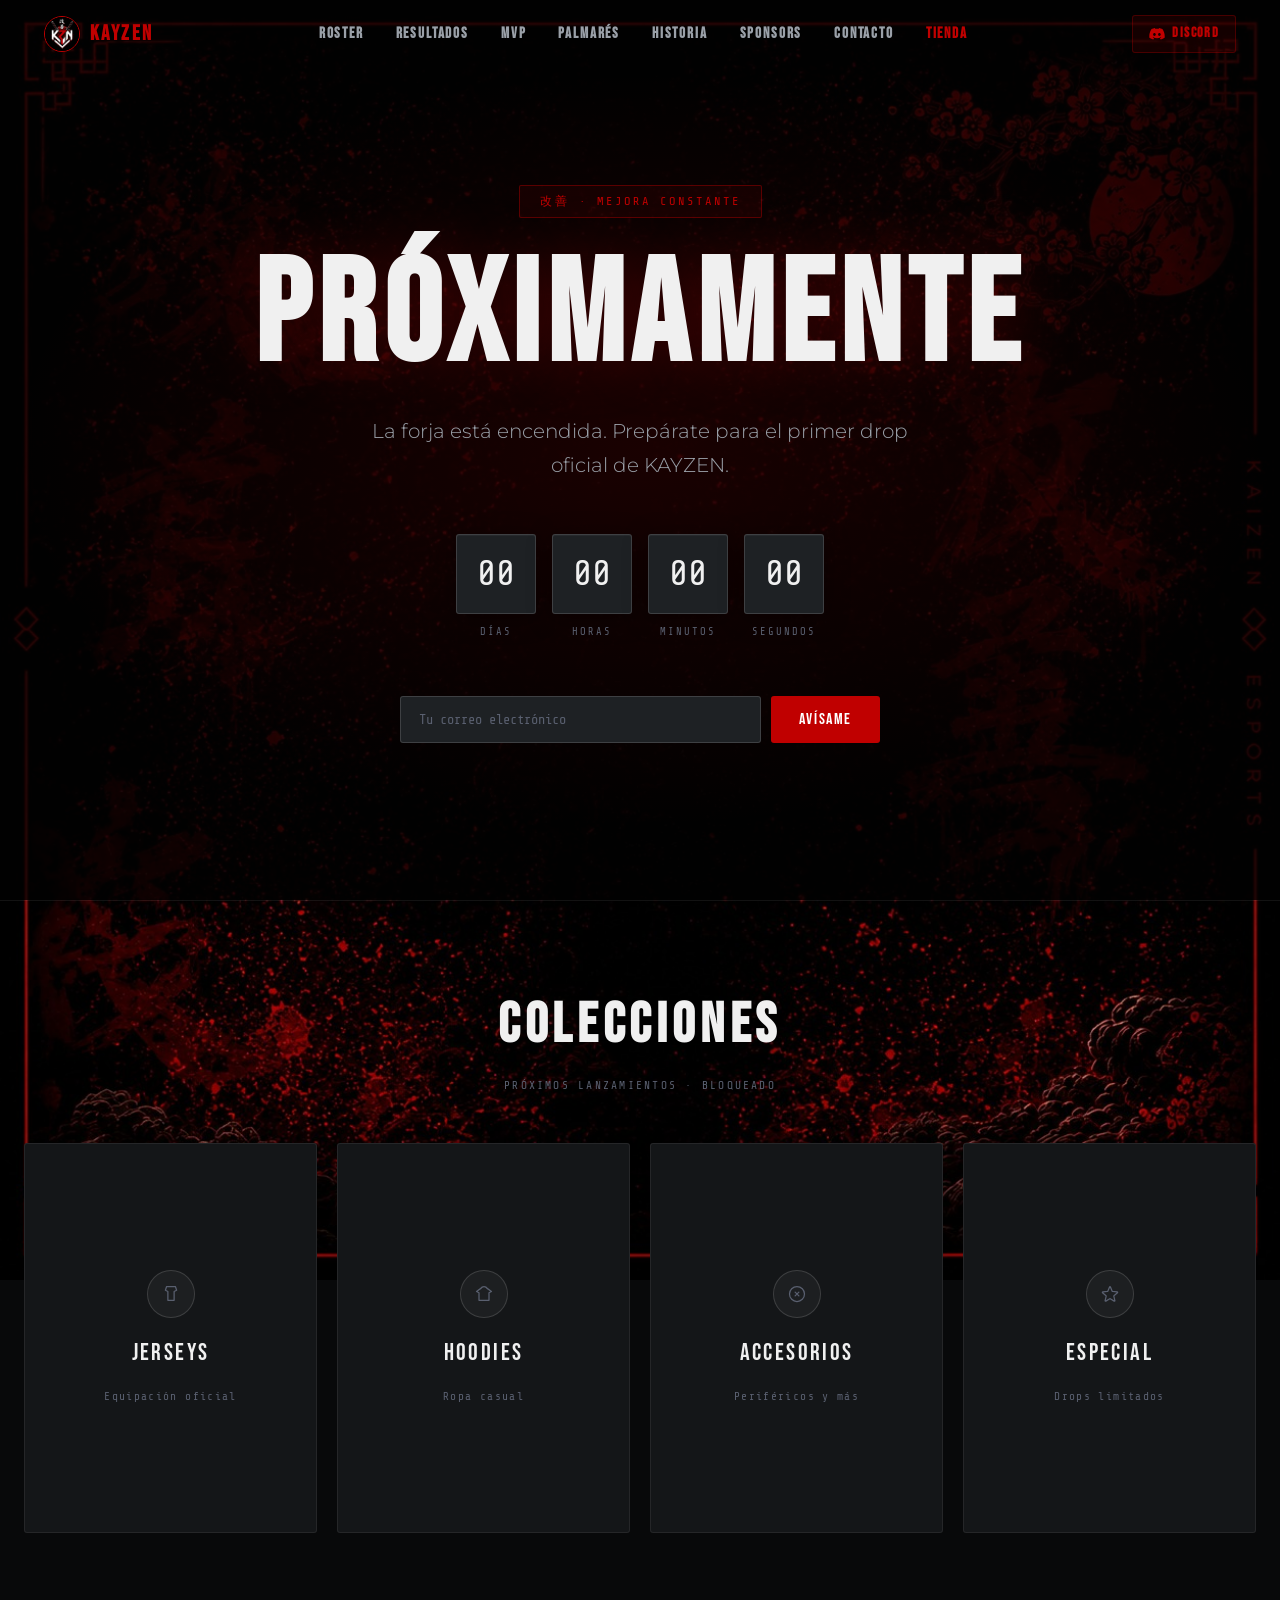
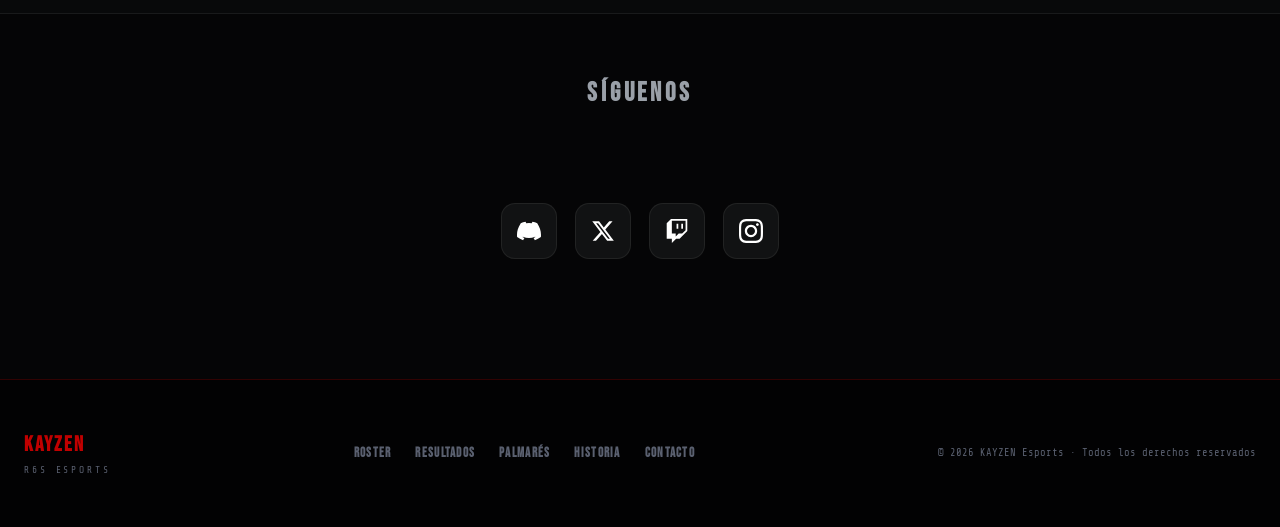
==== tienda.html @ a0101de9 "Add files via upload" ====
<!DOCTYPE html>
<html lang="es">
<head>
<meta charset="UTF-8"/>
<meta name="viewport" content="width=device-width, initial-scale=1.0"/>
<meta name="description" content="KAYZEN Tienda — Próximamente. Equipación oficial del equipo."/>
<title>KAYZEN — Tienda</title>
<link rel="icon" type="image/png" href="Logos/logo.png"/>
<link rel="stylesheet" href="styles.css"/>
<link rel="preconnect" href="https://fonts.googleapis.com">
<link href="https://fonts.googleapis.com/css2?family=Bebas+Neue&family=Montserrat:wght@300;400;500;600;700;900&family=Share+Tech+Mono&display=swap" rel="stylesheet">
<style>
/* ── TIENDA — estilos específicos ── */

/* Hero coming soon */
.tienda-hero {
  min-height: 100vh;
  display: flex;
  align-items: center;
  justify-content: center;
  text-align: center;
  padding: calc(var(--nav-h) + 40px) 24px 80px;
  position: relative;
  overflow: hidden;
}
.tienda-hero::before {
  content: '';
  position: absolute;
  inset: 0;
  background: radial-gradient(ellipse 70% 60% at 50% 50%, rgba(192,0,0,0.13), transparent 70%);
  pointer-events: none;
}
.tienda-hero-inner {
  position: relative;
  z-index: 2;
  max-width: 860px;
  margin: 0 auto;
}
.tienda-badge {
  display: inline-block;
  border: 1px solid rgba(192,0,0,0.4);
  background: rgba(192,0,0,0.08);
  color: var(--accent);
  padding: 6px 20px;
  font-family: var(--font-mono);
  font-size: 0.75rem;
  letter-spacing: 0.25em;
  margin-bottom: 28px;
  border-radius: 2px;
}
.tienda-title {
  font-family: var(--font-title);
  font-size: clamp(4rem, 12vw, 9rem);
  color: var(--text);
  letter-spacing: 0.05em;
  line-height: 1;
  margin-bottom: 24px;
  text-shadow: 0 0 60px rgba(192,0,0,0.25);
}
.tienda-sub {
  font-family: var(--font-body);
  font-size: clamp(1rem, 2vw, 1.25rem);
  color: var(--text2);
  font-weight: 300;
  max-width: 560px;
  margin: 0 auto 52px;
  line-height: 1.7;
}

/* Countdown */
.countdown {
  display: flex;
  justify-content: center;
  gap: 16px;
  margin-bottom: 56px;
  flex-wrap: wrap;
}
.cd-box {
  display: flex;
  flex-direction: column;
  align-items: center;
  gap: 10px;
}
.cd-num {
  width: 80px;
  height: 80px;
  background: var(--surface);
  border: 1px solid var(--border2);
  display: flex;
  align-items: center;
  justify-content: center;
  font-family: var(--font-mono);
  font-size: 2.2rem;
  color: var(--text);
  border-radius: var(--rad);
  box-shadow: 0 4px 24px rgba(0,0,0,0.4), inset 0 1px 0 rgba(255,255,255,0.04);
  transition: box-shadow 0.3s;
}
.cd-num:hover { box-shadow: 0 4px 24px rgba(192,0,0,0.2); }
.cd-label {
  font-family: var(--font-mono);
  font-size: 0.65rem;
  letter-spacing: 0.2em;
  color: var(--text3);
  text-transform: uppercase;
}

/* Email signup */
.tienda-form {
  display: flex;
  gap: 10px;
  max-width: 480px;
  margin: 0 auto;
  flex-wrap: wrap;
  justify-content: center;
}
.tienda-form input[type="email"] {
  flex: 1;
  min-width: 220px;
  background: var(--surface);
  border: 1px solid var(--border2);
  color: var(--text);
  padding: 14px 18px;
  font-family: var(--font-mono);
  font-size: 0.85rem;
  border-radius: var(--rad);
  outline: none;
  transition: border-color var(--tr);
}
.tienda-form input[type="email"]:focus { border-color: var(--accent); }
.tienda-form input[type="email"]::placeholder { color: var(--text3); }
.tienda-form button {
  background: var(--accent);
  color: #fff;
  border: none;
  padding: 14px 28px;
  font-family: var(--font-title);
  font-size: 1rem;
  letter-spacing: 0.1em;
  border-radius: var(--rad);
  transition: background var(--tr), transform var(--tr);
  cursor: pointer;
}
.tienda-form button:hover { background: var(--accent2); transform: translateY(-1px); }
.form-success {
  display: none;
  background: rgba(192,0,0,0.1);
  border: 1px solid rgba(192,0,0,0.35);
  color: var(--text);
  padding: 14px 24px;
  font-family: var(--font-mono);
  font-size: 0.85rem;
  border-radius: var(--rad);
  max-width: 480px;
  margin: 0 auto;
  letter-spacing: 0.05em;
}

/* Categories / colecciones */
.tienda-colecciones {
  padding: 80px 24px;
  background: rgba(14,16,18,0.8);
  border-top: 1px solid var(--border);
  border-bottom: 1px solid var(--border);
}
.tienda-colecciones .section-label {
  text-align: center;
  margin-bottom: 48px;
}
.tienda-colecciones h2 {
  font-family: var(--font-title);
  font-size: clamp(2rem, 5vw, 3.5rem);
  color: var(--text);
  letter-spacing: 0.1em;
  text-align: center;
  margin-bottom: 6px;
}
.tienda-colecciones .section-sub {
  font-family: var(--font-mono);
  font-size: 0.7rem;
  color: var(--text3);
  letter-spacing: 0.2em;
  text-align: center;
  margin-bottom: 48px;
}
.colecciones-grid {
  display: grid;
  grid-template-columns: repeat(auto-fit, minmax(220px, 1fr));
  gap: 20px;
  max-width: var(--max-w);
  margin: 0 auto;
}
.col-card {
  aspect-ratio: 3/4;
  background: var(--bg3);
  border: 1px solid var(--border);
  border-radius: var(--rad);
  display: flex;
  flex-direction: column;
  align-items: center;
  justify-content: center;
  gap: 16px;
  cursor: not-allowed;
  position: relative;
  overflow: hidden;
  transition: border-color var(--tr), box-shadow var(--tr);
}
.col-card::before {
  content: '';
  position: absolute;
  inset: 0;
  background: radial-gradient(ellipse at 50% 80%, rgba(192,0,0,0.06), transparent 70%);
  transition: opacity var(--tr);
  opacity: 0;
}
.col-card:hover { border-color: rgba(192,0,0,0.3); box-shadow: 0 0 30px rgba(192,0,0,0.08); }
.col-card:hover::before { opacity: 1; }
.col-icon {
  width: 48px;
  height: 48px;
  background: rgba(255,255,255,0.04);
  border: 1px solid var(--border2);
  border-radius: 50%;
  display: flex;
  align-items: center;
  justify-content: center;
  transition: border-color var(--tr);
}
.col-card:hover .col-icon { border-color: rgba(192,0,0,0.4); }
.col-icon svg { width: 20px; height: 20px; stroke: var(--text3); fill: none; transition: stroke var(--tr); }
.col-card:hover .col-icon svg { stroke: var(--accent); }
.col-name {
  font-family: var(--font-title);
  font-size: 1.5rem;
  color: var(--text);
  letter-spacing: 0.1em;
  text-align: center;
}
.col-desc {
  font-family: var(--font-mono);
  font-size: 0.7rem;
  color: var(--text3);
  letter-spacing: 0.12em;
  text-align: center;
}
/* TODO: cuando añadas productos reales, reemplaza cada .col-card por un componente de
   producto que reciba: nombre, precio, imagen, categoría, stock.
   Estructura sugerida:
   <div class="product-card">
     <div class="product-img"><img src="..." alt="..."></div>
     <div class="product-info">
       <span class="product-name">...</span>
       <span class="product-price">XX.XX €</span>
       <button class="product-btn">Añadir al carrito</button>
     </div>
   </div>
*/

/* Socials en tienda */
.tienda-socials {
  padding: 60px 24px;
  text-align: center;
}
.tienda-socials h3 {
  font-family: var(--font-title);
  font-size: 1.6rem;
  color: var(--text2);
  letter-spacing: 0.15em;
  margin-bottom: 28px;
}

/* Nav link activo — tienda */
.nav-links a.active-page {
  color: var(--accent);
}
</style>
</head>
<body>

<!-- NAV -->
<nav id="navbar">
<div class="nav-inner">
<a href="index.html" class="nav-logo">
  <div class="nav-logo-img">
    <img src="Logos/logo.png" alt="" onerror="this.style.display='none';this.nextElementSibling.style.display='block'">
    <span class="logo-fallback">⚔️</span>
  </div>
  <span class="nav-logo-text">KAYZEN</span>
</a>
<div class="nav-links">
  <a href="index.html#roster">Roster</a>
  <a href="index.html#results">Resultados</a>
  <a href="index.html#mvp">MVP</a>
  <a href="index.html#achievements">Palmarés</a>
  <a href="index.html#about">Historia</a>
  <a href="index.html#sponsors">Sponsors</a>
  <a href="index.html#contact">Contacto</a>
  <a href="tienda.html" class="active-page">Tienda</a>
</div>
<a href="https://discord.gg/kayzen" target="_blank" rel="noopener noreferrer" class="nav-cta">
  <svg width="16" height="12" viewBox="0 0 18 14" fill="currentColor"><path d="M15.25 1.18A14.89 14.89 0 0011.5 0a.06.06 0 00-.06.03c-.16.28-.34.65-.47.94a13.76 13.76 0 00-4 0 9.6 9.6 0 00-.47-.94A.06.06 0 006.44 0a14.85 14.85 0 00-3.75 1.18C.37 4.6-.23 7.93.07 11.22a.07.07 0 00.03.05A14.94 14.94 0 004.6 13.5a.06.06 0 00.07-.02c.35-.47.66-.96.93-1.48a.06.06 0 00-.04-.09 9.82 9.82 0 01-1.4-.66.06.06 0 010-.1l.28-.22a.06.06 0 01.06 0 10.66 10.66 0 009 0 .06.06 0 01.06 0l.28.22a.06.06 0 010 .1 9.2 9.2 0 01-1.4.66.06.06 0 00-.03.09c.28.52.59 1 .93 1.48a.06.06 0 00.07.02 14.9 14.9 0 004.5-2.23.06.06 0 00.03-.05c.37-3.77-.62-7.06-2.63-9.97zM6.01 9.19c-.86 0-1.57-.78-1.57-1.74s.7-1.74 1.57-1.74c.88 0 1.58.79 1.57 1.74 0 .96-.7 1.74-1.57 1.74zm5.8 0c-.87 0-1.57-.78-1.57-1.74s.7-1.74 1.57-1.74c.88 0 1.58.79 1.57 1.74 0 .96-.69 1.74-1.57 1.74z"/></svg>
  Discord
</a>
<button class="hamburger" id="hamburger" onclick="toggleMenu()">
  <span></span><span></span><span></span>
</button>
</div>
<div class="nav-mobile" id="nav-mobile">
  <a href="index.html#roster" onclick="toggleMenu()">Roster</a>
  <a href="index.html#results" onclick="toggleMenu()">Resultados</a>
  <a href="index.html#achievements" onclick="toggleMenu()">Palmarés</a>
  <a href="index.html#about" onclick="toggleMenu()">Historia</a>
  <a href="index.html#contact" onclick="toggleMenu()">Contacto</a>
  <a href="tienda.html" onclick="toggleMenu()" style="color:var(--accent)">Tienda</a>
</div>
</nav>

<!-- HERO COMING SOON -->
<section class="tienda-hero">
  <div class="tienda-hero-inner">
    <div class="tienda-badge">改善 · MEJORA CONSTANTE</div>
    <h1 class="tienda-title">PRÓXIMAMENTE</h1>
    <p class="tienda-sub">La forja está encendida. Prepárate para el primer drop oficial de KAYZEN.</p>

    <!-- Countdown -->
    <div class="countdown">
      <div class="cd-box">
        <div class="cd-num" id="cd-dias">00</div>
        <div class="cd-label">Días</div>
      </div>
      <div class="cd-box">
        <div class="cd-num" id="cd-horas">00</div>
        <div class="cd-label">Horas</div>
      </div>
      <div class="cd-box">
        <div class="cd-num" id="cd-minutos">00</div>
        <div class="cd-label">Minutos</div>
      </div>
      <div class="cd-box">
        <div class="cd-num" id="cd-segundos">00</div>
        <div class="cd-label">Segundos</div>
      </div>
    </div>

    <!-- Email signup -->
    <form class="tienda-form" id="tienda-form" onsubmit="submitForm(event)">
      <input type="email" id="tienda-email" placeholder="Tu correo electrónico" required />
      <button type="submit">Avísame</button>
    </form>
    <div class="form-success" id="form-success">
      Suscrito correctamente. Te avisaremos cuando la forja se abra.
    </div>
  </div>
</section>

<!-- COLECCIONES (placeholders) -->
<section class="tienda-colecciones">
  <h2>COLECCIONES</h2>
  <p class="section-sub">PRÓXIMOS LANZAMIENTOS · BLOQUEADO</p>

  <div class="colecciones-grid">

    <!-- JERSEYS -->
    <div class="col-card">
      <div class="col-icon">
        <svg viewBox="0 0 24 24" stroke-width="1.5"><path stroke-linecap="round" stroke-linejoin="round" d="M6.75 3h10.5l1.5 4.5-3 1.5v10.5H8.25V9l-3-1.5L6.75 3z"/></svg>
      </div>
      <div class="col-name">JERSEYS</div>
      <div class="col-desc">Equipación oficial</div>
    </div>

    <!-- HOODIES -->
    <div class="col-card">
      <div class="col-icon">
        <svg viewBox="0 0 24 24" stroke-width="1.5"><path stroke-linecap="round" stroke-linejoin="round" d="M12 3c-1.5 0-3 .75-3.75 2.25L3 9l3 1.5v9h12V10.5L21 9l-5.25-3.75C15 3.75 13.5 3 12 3z"/></svg>
      </div>
      <div class="col-name">HOODIES</div>
      <div class="col-desc">Ropa casual</div>
    </div>

    <!-- ACCESORIOS -->
    <div class="col-card">
      <div class="col-icon">
        <svg viewBox="0 0 24 24" stroke-width="1.5"><path stroke-linecap="round" stroke-linejoin="round" d="M9.75 9.75l4.5 4.5m0-4.5l-4.5 4.5M21 12a9 9 0 11-18 0 9 9 0 0118 0z"/></svg>
      </div>
      <div class="col-name">ACCESORIOS</div>
      <div class="col-desc">Periféricos y más</div>
    </div>

    <!-- COLECCIÓN ESPECIAL -->
    <div class="col-card">
      <div class="col-icon">
        <svg viewBox="0 0 24 24" stroke-width="1.5"><path stroke-linecap="round" stroke-linejoin="round" d="M11.48 3.499a.562.562 0 011.04 0l2.125 5.111a.563.563 0 00.475.345l5.518.442c.499.04.701.663.321.988l-4.204 3.602a.563.563 0 00-.182.557l1.285 5.385a.562.562 0 01-.84.61l-4.725-2.885a.563.563 0 00-.586 0L6.982 20.54a.562.562 0 01-.84-.61l1.285-5.386a.562.562 0 00-.182-.557l-4.204-3.602a.563.563 0 01.321-.988l5.518-.442a.563.563 0 00.475-.345L11.48 3.5z"/></svg>
      </div>
      <div class="col-name">ESPECIAL</div>
      <div class="col-desc">Drops limitados</div>
    </div>

  </div>
</section>

<!-- SOCIALS -->
<section class="tienda-socials">
  <h3>SÍGUENOS</h3>
  <div class="neon-socials">
    <a href="https://discord.gg/kayzen" target="_blank" class="social-link discord" title="Discord">
      <svg viewBox="0 0 24 24"><path d="M20.317 4.37a19.791 19.791 0 00-4.885-1.515.074.074 0 00-.079.037c-.21.375-.444.864-.608 1.25a18.27 18.27 0 00-5.487 0 12.64 12.64 0 00-.617-1.25.077.077 0 00-.079-.037A19.736 19.736 0 003.677 4.37a.07.07 0 00-.032.027C.533 9.046-.32 13.58.099 18.057a.082.082 0 00.031.057 19.9 19.9 0 005.993 3.03.078.078 0 00.084-.028c.462-.63.874-1.295 1.226-1.994a.076.076 0 00-.041-.106 13.107 13.107 0 01-1.872-.892.077.077 0 01-.008-.128 10.2 10.2 0 00.372-.292.074.074 0 01.077-.01c3.928 1.793 8.18 1.793 12.062 0a.074.074 0 01.078.01c.12.098.246.198.373.292a.077.077 0 01-.006.127 12.299 12.299 0 01-1.873.892.077.077 0 00-.041.107c.36.698.772 1.362 1.225 1.993a.076.076 0 00.084.028 19.839 19.839 0 006.002-3.03.077.077 0 00.032-.054c.5-5.177-.838-9.674-3.549-13.66a.061.061 0 00-.031-.03z"/></svg>
    </a>
    <a href="https://x.com/kayzen" target="_blank" class="social-link x" title="Twitter / X">
      <svg viewBox="0 0 24 24"><path d="M18.244 2.25h3.308l-7.227 8.26 8.502 11.24H16.17l-5.214-6.817L4.99 21.75H1.68l7.73-8.835L1.254 2.25H8.08l4.713 6.231zm-1.161 17.52h1.833L7.084 4.126H5.117z"/></svg>
    </a>
    <a href="https://twitch.tv/kayzen" target="_blank" class="social-link twitch" title="Twitch">
      <svg viewBox="0 0 24 24"><path d="M11.571 4.714h1.715v5.143H11.57zm4.715 0H18v5.143h-1.714zM6 0L1.714 4.286v15.428h5.143V24l4.286-4.286h3.428L22.286 12V0zm14.571 11.143l-3.428 3.428h-3.429l-3 3v-3H6.857V1.714h13.714z"/></svg>
    </a>
    <a href="https://instagram.com/kayzen" target="_blank" class="social-link insta" title="Instagram">
      <svg viewBox="0 0 24 24"><path d="M12 2.163c3.204 0 3.584.012 4.85.07 3.252.148 4.771 1.691 4.919 4.919.058 1.265.069 1.645.069 4.849 0 3.205-.012 3.584-.069 4.849-.149 3.225-1.664 4.771-4.919 4.919-1.266.058-1.644.07-4.85.07-3.204 0-3.584-.012-4.849-.07-3.26-.149-4.771-1.699-4.919-4.92-.058-1.265-.07-1.644-.07-4.849 0-3.204.013-3.583.07-4.849.149-3.227 1.664-4.771 4.919-4.919 1.266-.057 1.645-.069 4.849-.069zm0-2.163c-3.259 0-3.667.014-4.947.072-4.358.2-6.78 2.618-6.98 6.98-.059 1.281-.073 1.689-.073 4.948 0 3.259.014 3.668.072 4.948.2 4.358 2.618 6.78 6.98 6.98 1.281.058 1.689.072 4.948.072 3.259 0 3.668-.014 4.948-.072 4.354-.2 6.782-2.618 6.979-6.98.059-1.28.073-1.689.073-4.948 0-3.259-.014-3.667-.072-4.947-.196-4.354-2.617-6.78-6.979-6.98-1.281-.059-1.69-.073-4.949-.073zm0 5.838c-3.403 0-6.162 2.759-6.162 6.162s2.759 6.163 6.162 6.163 6.162-2.759 6.162-6.163c0-3.403-2.759-6.162-6.162-6.162zm0 10.162c-2.209 0-4-1.79-4-4 0-2.209 1.791-4 4-4s4 1.791 4 4c0 2.21-1.791 4-4 4zm6.406-11.845c-.796 0-1.441.645-1.441 1.44s.645 1.44 1.441 1.44c.795 0 1.439-.645 1.439-1.44s-.644-1.44-1.439-1.44z"/></svg>
    </a>
  </div>
</section>

<!-- FOOTER -->
<footer id="footer">
  <div class="footer-grid">
    <div class="footer-brand">
      <span class="footer-name">KAYZEN</span>
      <span class="footer-game">R6S ESPORTS</span>
    </div>
    <div class="footer-links">
      <a href="index.html#roster">Roster</a>
      <a href="index.html#results">Resultados</a>
      <a href="index.html#achievements">Palmarés</a>
      <a href="index.html#about">Historia</a>
      <a href="index.html#contact">Contacto</a>
    </div>
    <div class="footer-right">
      <p id="footer-copy"></p>
    </div>
  </div>
</footer>

<script>
// ── Navbar scroll ─────────────────────────────────
window.addEventListener('scroll', () => {
  document.getElementById('navbar').classList.toggle('scrolled', window.scrollY > 20);
});

// ── Mobile menu ───────────────────────────────────
function toggleMenu() {
  const m = document.getElementById('nav-mobile');
  m.classList.toggle('open');
}

// ── Countdown (90 días desde hoy al lanzar la web) ──
// CAMBIA ESTA FECHA cuando quieras ajustar el contador:
const TARGET_DATE = new Date('2026-09-27T00:00:00').getTime();

function updateCountdown() {
  const now = Date.now();
  const distance = TARGET_DATE - now;

  if (distance <= 0) {
    ['cd-dias','cd-horas','cd-minutos','cd-segundos'].forEach(id => {
      document.getElementById(id).textContent = '00';
    });
    return;
  }

  const days    = Math.floor(distance / (1000 * 60 * 60 * 24));
  const hours   = Math.floor((distance % (1000 * 60 * 60 * 24)) / (1000 * 60 * 60));
  const minutes = Math.floor((distance % (1000 * 60 * 60)) / (1000 * 60));
  const seconds = Math.floor((distance % (1000 * 60)) / 1000);

  document.getElementById('cd-dias').textContent    = String(days).padStart(2,'0');
  document.getElementById('cd-horas').textContent   = String(hours).padStart(2,'0');
  document.getElementById('cd-minutos').textContent = String(minutes).padStart(2,'0');
  document.getElementById('cd-segundos').textContent= String(seconds).padStart(2,'0');
}
updateCountdown();
setInterval(updateCountdown, 1000);

// ── Email form ────────────────────────────────────
function submitForm(e) {
  e.preventDefault();
  const email = document.getElementById('tienda-email').value;
  if (!email) return;
  document.getElementById('tienda-form').style.display = 'none';
  document.getElementById('form-success').style.display = 'block';
}

// ── Footer copyright ──────────────────────────────
document.getElementById('footer-copy').textContent =
  `© ${new Date().getFullYear()} KAYZEN Esports · Todos los derechos reservados`;
</script>
</body>
</html>
---- styles.css ----
/* ============================================================
   KAYZEN R6S — STYLES.CSS
   Dark Samurai · Kaizen Philosophy · Esports Premium
   ============================================================ */

@import url('https://fonts.googleapis.com/css2?family=Bebas+Neue&family=Montserrat:wght@300;400;500;600;700;900&family=Share+Tech+Mono&display=swap');

:root {
  /* PALETTE */
  --bg:       #08090a;
  --bg2:      #0e1012;
  --bg3:      #141618;
  --bg4:      #1a1d20;
  --surface:  #1e2124;
  --border:   rgba(255,255,255,0.07);
  --border2:  rgba(255,255,255,0.14);

  --accent:   #C00000;
  --accent2:  #D10000;
  --accent-glow: rgba(192,0,0,0.4);

  --red:      #e84b4b;
  --green:    #4be88a;
  --blue:     #4ba3e8;

  --text:     #f0f0f0;
  --text2:    #9aa0a8;
  --text3:    #5a6070;

  /* FONTS */
  --font-title: 'Bebas Neue', sans-serif;
  --font-body:  'Montserrat', sans-serif;
  --font-mono:  'Share Tech Mono', monospace;

  /* LAYOUT */
  --nav-h: 68px;
  --max-w: 1240px;
  --rad: 3px;
  --tr: 0.22s cubic-bezier(0.4,0,0.2,1);
}

/* ===================== RESET ===================== */
*, *::before, *::after { box-sizing: border-box; margin: 0; padding: 0; }
html { scroll-behavior: smooth; font-size: 16px; }
body {
  background-color: #08090a;
  background-image: url('bg-samurai.png');
  background-attachment: fixed;
  background-size: cover;
  background-position: center top;
  background-repeat: no-repeat;
  color: var(--text);
  font-family: var(--font-body);
  font-weight: 400;
  line-height: 1.6;
  overflow-x: hidden;
}

body::before {
  content: '';
  position: fixed;
  inset: 0;
  background: rgba(5, 4, 4, 0.62);
  z-index: 0;
  pointer-events: none;
}

body > * {
  position: relative;
  z-index: 1;
}
img { max-width: 100%; display: block; }
a { color: inherit; text-decoration: none; }
button { cursor: pointer; font-family: inherit; }

/* Custom scrollbar */
::-webkit-scrollbar { width: 4px; }
::-webkit-scrollbar-track { background: var(--bg); }
::-webkit-scrollbar-thumb { background: var(--accent2); }

.container { max-width: var(--max-w); margin: 0 auto; padding: 0 24px; }

/* ===================== NAV ===================== */
#navbar {
  position: fixed;
  top: 0; left: 0; right: 0;
  z-index: 900;
  transition: background var(--tr), box-shadow var(--tr);
}
#navbar.scrolled {
  background: rgba(5,4,4,0.88);
  backdrop-filter: blur(16px);
  box-shadow: 0 1px 0 rgba(192,0,0,0.2), 0 4px 30px rgba(0,0,0,0.7);
}

.nav-inner {
  max-width: var(--max-w);
  margin: 0 auto;
  padding: 0 24px;
  height: var(--nav-h);
  display: flex;
  align-items: center;
  gap: 2rem;
}

.nav-logo {
  display: flex;
  align-items: center;
  gap: 10px;
  flex-shrink: 0;
}
.nav-logo-img {
  width: 36px; height: 36px;
  border-radius: 50%;
  overflow: hidden;
  border: 1.5px solid var(--accent);
  display: flex; align-items: center; justify-content: center;
  background: var(--bg3);
  flex-shrink: 0;
}
.nav-logo-img img { width: 100%; height: 100%; object-fit: cover; }
.logo-fallback { font-size: 1.2rem; display: none; }
.nav-logo-text {
  font-family: var(--font-title);
  font-size: 1.3rem;
  font-weight: 900;
  letter-spacing: 0.12em;
  color: var(--accent);
}

.nav-links {
  display: flex;
  gap: 2rem;
  flex: 1;
  justify-content: center;
}
.nav-links a {
  font-family: var(--font-title);
  font-size: 0.95rem;
  font-weight: 600;
  letter-spacing: 0.12em;
  color: var(--text2);
  text-transform: uppercase;
  transition: color var(--tr);
  position: relative;
}
.nav-links a::after {
  content: '';
  position: absolute;
  bottom: -4px; left: 0;
  width: 0; height: 1.5px;
  background: var(--accent);
  transition: width var(--tr);
}
.nav-links a:hover { color: var(--text); }
.nav-links a:hover::after { width: 100%; }

.nav-cta {
  display: flex;
  align-items: center;
  gap: 7px;
  background: rgba(192,0,0,0.1);
  border: 1px solid rgba(192,0,0,0.3);
  color: var(--accent);
  padding: 0.45rem 1rem;
  font-family: var(--font-title);
  font-size: 0.85rem;
  font-weight: 700;
  letter-spacing: 0.1em;
  text-transform: uppercase;
  border-radius: var(--rad);
  transition: all var(--tr);
  flex-shrink: 0;
}
.nav-cta:hover {
  background: var(--accent);
  color: #fff;
  border-color: var(--accent);
}

.hamburger {
  display: none;
  flex-direction: column;
  gap: 5px;
  background: none;
  border: none;
  padding: 4px;
  margin-left: auto;
}
.hamburger span {
  display: block;
  width: 22px; height: 2px;
  background: var(--text);
  border-radius: 1px;
  transition: all var(--tr);
}

.nav-mobile {
  display: none;
  flex-direction: column;
  background: rgba(8,9,10,0.98);
  border-top: 1px solid var(--border2);
  padding: 1rem 24px 1.5rem;
}
.nav-mobile a {
  font-family: var(--font-title);
  font-size: 1.1rem;
  font-weight: 700;
  letter-spacing: 0.1em;
  color: var(--text2);
  padding: 0.6rem 0;
  border-bottom: 1px solid var(--border);
  text-transform: uppercase;
}
.nav-mobile.open { display: flex; }

/* ===================== HERO ===================== */
#hero {
  position: relative;
  min-height: 100vh;
  display: flex;
  align-items: center;
  overflow: hidden;
  padding-top: var(--nav-h);
}

#hero-canvas {
  position: absolute;
  inset: 0;
  z-index: 0;
}

.hero-overlay {
  position: absolute;
  inset: 0;
  background:
    radial-gradient(ellipse 70% 80% at 50% 50%, rgba(192,0,0,0.08) 0%, transparent 65%),
    linear-gradient(to bottom, transparent 50%, rgba(5,4,4,0.6) 100%);
  z-index: 1;
}

.hero-content {
  position: relative;
  z-index: 2;
  max-width: var(--max-w);
  width: 100%;
  margin: 0 auto;
  padding: 5rem 24px 10rem;
}

.hero-eyebrow {
  display: flex;
  align-items: center;
  gap: 10px;
  margin-bottom: 1.5rem;
  font-family: var(--font-mono);
  font-size: 0.75rem;
  color: var(--text3);
  letter-spacing: 0.3em;
  text-transform: uppercase;
}
.eyebrow-dot {
  width: 6px; height: 6px;
  border-radius: 50%;
  background: var(--accent);
  box-shadow: 0 0 8px var(--accent-glow);
  animation: dot-pulse 2s ease-in-out infinite;
}
@keyframes dot-pulse {
  0%,100% { box-shadow: 0 0 8px var(--accent-glow); }
  50% { box-shadow: 0 0 16px var(--accent), 0 0 30px var(--accent-glow); }
}

.hero-title {
  font-family: var(--font-title);
  font-weight: 900;
  font-size: clamp(5rem, 14vw, 11rem);
  line-height: 0.9;
  letter-spacing: -0.01em;
  color: var(--text);
  margin-bottom: 1rem;
  position: relative;
}
.hero-title span {
  display: block;
  background: linear-gradient(180deg, #ffffff 40%, rgba(255,255,255,0.5) 100%);
  -webkit-background-clip: text;
  -webkit-text-fill-color: transparent;
  background-clip: text;
}

.hero-tagline {
  font-family: var(--font-title);
  font-size: clamp(1rem, 2.5vw, 1.5rem);
  font-weight: 300;
  font-style: italic;
  color: var(--accent);
  letter-spacing: 0.2em;
  margin-bottom: 2.5rem;
  text-transform: uppercase;
}

.hero-record {
  display: flex;
  align-items: center;
  gap: 0;
  margin-bottom: 3rem;
  border: 1px solid var(--border2);
  background: rgba(5,4,4,0.7);
  backdrop-filter: blur(10px);
  display: inline-flex;
}
.rec-item {
  display: flex;
  flex-direction: column;
  align-items: center;
  padding: 1rem 2rem;
  gap: 0.2rem;
}
.rec-num {
  font-family: var(--font-title);
  font-size: 2rem;
  font-weight: 900;
  color: var(--accent);
  line-height: 1;
}
.rec-label {
  font-family: var(--font-mono);
  font-size: 0.6rem;
  color: var(--text3);
  letter-spacing: 0.25em;
  text-transform: uppercase;
}
.rec-sep {
  width: 1px;
  height: 50px;
  background: var(--border2);
  flex-shrink: 0;
}

.hero-btns {
  display: flex;
  gap: 1rem;
  flex-wrap: wrap;
}

.btn-hero-primary {
  display: inline-flex;
  align-items: center;
  background: var(--accent);
  color: #fff;
  font-family: var(--font-title);
  font-size: 0.9rem;
  font-weight: 800;
  letter-spacing: 0.15em;
  text-transform: uppercase;
  padding: 0.85rem 2.2rem;
  border-radius: var(--rad);
  transition: all var(--tr);
  position: relative;
  overflow: hidden;
}
.btn-hero-primary::after {
  content: '';
  position: absolute;
  inset: 0;
  background: linear-gradient(90deg, transparent, rgba(255,255,255,0.2), transparent);
  transform: translateX(-100%);
  transition: transform 0.5s;
}
.btn-hero-primary:hover::after { transform: translateX(100%); }
.btn-hero-primary:hover { box-shadow: 0 0 30px var(--accent-glow); transform: translateY(-1px); }

.btn-hero-secondary {
  display: inline-flex;
  align-items: center;
  background: transparent;
  color: var(--text);
  border: 1px solid var(--border2);
  font-family: var(--font-title);
  font-size: 0.9rem;
  font-weight: 700;
  letter-spacing: 0.15em;
  text-transform: uppercase;
  padding: 0.85rem 2.2rem;
  border-radius: var(--rad);
  transition: all var(--tr);
}
.btn-hero-secondary:hover {
  border-color: var(--accent);
  color: var(--accent);
}

.hero-scroll-cue {
  position: absolute;
  bottom: 90px;
  left: 24px;
  display: flex;
  align-items: center;
  gap: 12px;
  z-index: 2;
}
.scroll-cue-line {
  width: 1px; height: 50px;
  background: linear-gradient(to bottom, transparent, var(--accent));
  animation: scroll-line 1.8s ease-in-out infinite;
}
@keyframes scroll-line {
  0%,100% { opacity: 0.3; transform: scaleY(1); }
  50% { opacity: 1; transform: scaleY(0.7); }
}
.hero-scroll-cue span {
  font-family: var(--font-mono);
  font-size: 0.6rem;
  color: var(--text3);
  letter-spacing: 0.3em;
  writing-mode: vertical-rl;
}

.hero-ticker-bar {
  position: absolute;
  bottom: 0; left: 0; right: 0;
  background: rgba(192,0,0,0.08);
  border-top: 1px solid rgba(192,0,0,0.2);
  border-bottom: 1px solid rgba(192,0,0,0.2);
  padding: 8px 0;
  overflow: hidden;
  z-index: 10;
  height: 44px;
  display: flex;
  align-items: center;
}
.ticker-inner {
  display: flex;
  align-items: center;
  white-space: nowrap;
  animation: ticker 30s linear infinite;
  font-family: var(--font-mono);
  font-size: 0.72rem;
  color: var(--accent);
  letter-spacing: 0.15em;
}
@keyframes ticker { from { transform: translateX(0); } to { transform: translateX(-50%); } }

/* ===================== SECTIONS ===================== */
section {
  padding: 100px 0;
}
section { background: transparent !important; }
section:nth-child(even) { background: rgba(0,0,0,0.35) !important; }

.section-eyebrow {
  font-family: var(--font-mono);
  font-size: 0.7rem;
  color: var(--accent);
  letter-spacing: 0.35em;
  text-transform: uppercase;
  margin-bottom: 0.6rem;
}

.section-heading {
  font-family: var(--font-title);
  font-size: clamp(2.5rem, 6vw, 4.5rem);
  font-weight: 900;
  letter-spacing: -0.01em;
  line-height: 0.95;
  margin-bottom: 3rem;
  color: var(--text);
}

/* ===================== ROSTER ===================== */
.roster-grid {
  display: grid;
  grid-template-columns: repeat(5, 1fr);
  gap: 16px;
  max-width: 1100px;
  margin: 0 auto;
}
@media (max-width: 1000px) { .roster-grid { grid-template-columns: repeat(3, 1fr); } }
@media (max-width: 600px)  { .roster-grid { grid-template-columns: repeat(2, 1fr); } }

@keyframes card-in {
  from { opacity: 0; transform: translateY(12px); }
  to { opacity: 1; transform: translateY(0); }
}

/* Subsecciones */
.mw-subsection        { margin-top: 60px; text-align: center; }
.mw-subsection-title  {
  font-family: var(--font-mono);
  font-size: 0.68rem; letter-spacing: 5px;
  text-transform: uppercase; color: #666; margin-bottom: 24px;
}
.mw-sub-grid {
  display: flex; justify-content: center;
  gap: 16px; flex-wrap: wrap; max-width: 700px; margin: 0 auto;
}
.mw-sub-grid .mw-player-card { width: 180px; flex-shrink: 0; }

/* Tarjeta jugador */
.mw-player-card {
  background: rgba(255,255,255,0.03);
  border: 1px solid rgba(192,0,0,0.07);
  position: relative; overflow: hidden; cursor: pointer;
  transition: transform 0.5s cubic-bezier(0.16,1,0.3,1),
              border-color 0.5s, box-shadow 0.5s;
  clip-path: polygon(0 0, calc(100% - 16px) 0, 100% 16px,
                     100% 100%, 16px 100%, 0 calc(100% - 16px));
}
.mw-player-card:hover {
  border-color: rgba(192,0,0,0.35);
  transform: translateY(-8px) scale(1.02);
  box-shadow: 0 25px 50px rgba(192,0,0,0.08),
              0 0 0 1px rgba(192,0,0,0.08);
}

/* Avatar */
.mw-avatar {
  width: 100%; aspect-ratio: 3/4;
  position: relative; overflow: hidden;
  background: #111;
}
.mw-avatar img {
  position: absolute; inset: 0;
  width: 100%; height: 100%;
  object-fit: cover; object-position: top;
}
.mw-avatar-bg {
  width: 100%; height: 100%;
  display: flex; align-items: center; justify-content: center;
  background: linear-gradient(180deg, rgba(192,0,0,0.02) 0%, rgba(192,0,0,0.08) 100%);
  position: relative;
  transition: transform 0.6s cubic-bezier(0.16,1,0.3,1);
}
.mw-player-card:hover .mw-avatar-bg { transform: scale(1.06); }

.mw-initial {
  font-family: var(--font-title);
  font-size: 4.5rem; font-weight: 900;
  color: rgba(192,0,0,0.15); letter-spacing: 4px;
  position: relative; z-index: 2;
  transition: color 0.5s, text-shadow 0.5s;
}
.mw-player-card:hover .mw-initial {
  color: rgba(192,0,0,0.4);
  text-shadow: 0 0 40px rgba(192,0,0,0.3);
}
.mw-glow {
  position: absolute; bottom: 0; left: 50%; transform: translateX(-50%);
  width: 80%; height: 60%;
  background: radial-gradient(ellipse at bottom, rgba(192,0,0,0.12) 0%, transparent 70%);
  opacity: 0; transition: opacity 0.5s; z-index: 1;
}
.mw-player-card:hover .mw-glow { opacity: 1; }

/* Número y badge */
.mw-num {
  position: absolute; top: 10px; right: 12px;
  font-family: var(--font-title);
  font-size: 1rem; font-weight: 900;
  color: rgba(192,0,0,0.15); z-index: 2;
}
.mw-badge {
  position: absolute; top: 10px; left: 10px;
  font-family: var(--font-mono);
  font-size: 0.5rem; letter-spacing: 2px;
  text-transform: uppercase; padding: 3px 10px;
  background: var(--accent); color: #fff; font-weight: 700;
  z-index: 3;
  clip-path: polygon(0 0, calc(100% - 4px) 0, 100% 4px,
                     100% 100%, 4px 100%, 0 calc(100% - 4px));
}

/* Nombre */
.mw-info {
  padding: 14px 14px 16px; text-align: center;
  position: relative; z-index: 2;
}
.mw-info::before {
  content: ''; position: absolute; top: 0; left: 15%; width: 70%; height: 2px;
  background: linear-gradient(90deg, transparent, var(--accent), transparent);
}
.mw-name {
  font-family: var(--font-title);
  font-size: 0.95rem; font-weight: 700;
  letter-spacing: 2.5px; text-transform: uppercase; color: #fff;
}
.mw-pos {
  font-family: var(--font-mono);
  font-size: 0.6rem; color: #666;
  letter-spacing: 2px; margin-top: 4px;
}

/* Social popup al hover */
.mw-social-popup {
  position: absolute; bottom: 0; left: 0; right: 0;
  background: rgba(0,0,0,0.92); backdrop-filter: blur(12px);
  padding: 12px; display: flex; justify-content: center; gap: 10px;
  z-index: 10; opacity: 0; transform: translateY(10px);
  transition: all 0.35s cubic-bezier(0.16,1,0.3,1);
  pointer-events: none;
  border-top: 2px solid var(--accent);
}
.mw-player-card:hover .mw-social-popup {
  opacity: 1; transform: translateY(0); pointer-events: all;
}
.mw-social-popup a {
  width: 34px; height: 34px;
  border: 1px solid rgba(192,0,0,0.25);
  display: flex; align-items: center; justify-content: center;
  transition: all 0.3s; text-decoration: none;
  clip-path: polygon(0 0, calc(100% - 5px) 0, 100% 5px,
                     100% 100%, 5px 100%, 0 calc(100% - 5px));
}
.mw-social-popup a:hover {
  background: var(--accent); border-color: var(--accent); transform: scale(1.15);
}
.mw-social-popup a svg { width: 15px; height: 15px; fill: #fff; }
.mw-social-popup a:hover svg { fill: #fff; }

/* Staff (dorado) */
.staff-card { border-color: rgba(212,160,23,0.1); }
.staff-card:hover { border-color: rgba(212,160,23,0.45); box-shadow: 0 25px 50px rgba(212,160,23,0.08); }
.staff-card .mw-avatar-bg { background: linear-gradient(180deg, rgba(212,160,23,0.03) 0%, rgba(212,160,23,0.1) 100%); }
.staff-card .mw-initial { color: rgba(212,160,23,0.2); }
.staff-card:hover .mw-initial { color: rgba(212,160,23,0.45); }
.staff-card .mw-badge { background: linear-gradient(135deg,#d4a017,#f0c040); color: #1a1a1a; }
.staff-card .mw-info::before { background: linear-gradient(90deg, transparent, rgba(212,160,23,0.6), transparent); }
.staff-card .mw-social-popup { border-top-color: rgba(212,160,23,0.8); }
.staff-card .mw-social-popup a:hover { background: rgba(212,160,23,0.9); border-color: rgba(212,160,23,0.9); }

/* Streamers (morado) */
.streamer-card { border-color: rgba(145,70,255,0.1); }
.streamer-card:hover { border-color: rgba(145,70,255,0.45); box-shadow: 0 25px 50px rgba(145,70,255,0.08); }
.streamer-card .mw-avatar-bg { background: linear-gradient(180deg, rgba(145,70,255,0.03) 0%, rgba(145,70,255,0.1) 100%); }
.streamer-card .mw-initial { color: rgba(145,70,255,0.2); }
.streamer-card:hover .mw-initial { color: rgba(145,70,255,0.45); }
.streamer-card .mw-badge { background: rgba(145,70,255,0.85); color: #fff; }
.streamer-card .mw-info::before { background: linear-gradient(90deg, transparent, rgba(145,70,255,0.6), transparent); }
.streamer-card .mw-social-popup { border-top-color: rgba(145,70,255,0.8); }
.streamer-card .mw-social-popup a:hover { background: rgba(145,70,255,0.9); border-color: rgba(145,70,255,0.9); }

/* ===================== RESULTS ===================== */
.results-filter-row {
  display: flex;
  gap: 0.5rem;
  margin-bottom: 2rem;
  flex-wrap: wrap;
}
.res-filter {
  background: transparent;
  border: 1px solid var(--border2);
  color: var(--text2);
  padding: 0.35rem 1rem;
  font-family: var(--font-title);
  font-size: 0.8rem;
  font-weight: 700;
  letter-spacing: 0.12em;
  text-transform: uppercase;
  border-radius: var(--rad);
  transition: all var(--tr);
}
.res-filter:hover { border-color: var(--accent); color: var(--accent); }
.res-filter.active { background: rgba(192,0,0,0.1); border-color: var(--accent); color: var(--accent); }

/* ===================== MVP ===================== */
.mvp-grid { display: flex; flex-wrap: wrap; gap: 2rem; justify-content: center; }
.mvp-card { position: relative; border-radius: 6px; overflow: hidden; transition: transform 0.22s; max-width: 480px; flex: 1 1 300px; }
.mvp-card:hover { transform: translateY(-4px); box-shadow: 0 12px 40px rgba(0,0,0,0.5); }
.mvp-card.current { box-shadow: 0 0 0 2px var(--accent), 0 0 30px rgba(192,0,0,0.2); }
.mvp-img { width: 100%; height: auto; display: block; border-radius: 6px; }
.mvp-badge-current { position: absolute; top: 0.75rem; right: 0.75rem; font-family: monospace; font-size: 0.55rem; letter-spacing: 0.18em; color: #fff; background: var(--accent); padding: 4px 10px; border-radius: 2px; font-weight: 700; }

/* ===================== ACHIEVEMENTS ===================== */
.pal-stats {
  display: grid;
  grid-template-columns: repeat(3, 1fr);
  gap: 1px;
  background: var(--border2);
  border: 1px solid var(--border2);
  margin-bottom: 3rem;
}
.pal-stat-card {
  background: var(--bg3);
  padding: 2.5rem 1.5rem;
  text-align: center;
  transition: background var(--tr);
  display: flex;
  flex-direction: column;
  align-items: center;
  gap: 0.5rem;
}
.pal-stat-card:hover { background: var(--bg4); }
.pal-stat-icon { font-size: 1.8rem; margin-bottom: 0.25rem; }
.pal-stat-num {
  font-family: var(--font-title);
  font-size: 3rem;
  font-weight: 900;
  color: var(--accent);
  line-height: 1;
  text-shadow: 0 0 20px rgba(192,0,0,0.3);
}
.pal-stat-label {
  font-family: var(--font-mono);
  font-size: 0.62rem;
  color: var(--text3);
  letter-spacing: 0.25em;
  text-transform: uppercase;
}

.pal-empty {
  border: 1px dashed var(--border2);
  padding: 4rem 2rem;
  text-align: center;
  display: flex;
  flex-direction: column;
  align-items: center;
  gap: 1rem;
}
.pal-empty-icon { font-size: 3rem; opacity: 0.4; }
.pal-empty-title {
  font-family: var(--font-title);
  font-size: 1.4rem;
  font-weight: 900;
  letter-spacing: 0.2em;
  color: var(--text3);
}
.pal-empty-sub {
  font-family: var(--font-mono);
  font-size: 0.75rem;
  color: var(--text3);
  letter-spacing: 0.1em;
}

@media (max-width: 600px) { .pal-stats { grid-template-columns: 1fr; } }

/* ===================== ABOUT / TIMELINE ===================== */
.about-layout {
  display: grid;
  grid-template-columns: 1fr 1fr;
  gap: 5rem;
  align-items: start;
}
.about-body {
  font-size: 1rem;
  color: var(--text2);
  line-height: 1.8;
  margin-bottom: 2rem;
}
.about-socials { display: flex; gap: 0.75rem; flex-wrap: wrap; }

/* TIMELINE */
.timeline-list {
  display: flex;
  flex-direction: column;
  gap: 0;
}
.tl-item {
  display: grid;
  grid-template-columns: 80px 1px 1fr;
  gap: 0 1.5rem;
  padding-bottom: 2rem;
}
.tl-year {
  font-family: var(--font-title);
  font-size: 1rem;
  font-weight: 900;
  color: var(--accent);
  text-align: right;
  padding-top: 3px;
}
.tl-line-col {
  display: flex;
  flex-direction: column;
  align-items: center;
  gap: 0;
}
.tl-dot {
  width: 10px; height: 10px;
  border-radius: 50%;
  background: var(--accent);
  border: 2px solid var(--bg2);
  box-shadow: 0 0 0 2px var(--accent);
  flex-shrink: 0;
  margin-top: 5px;
}
.tl-connector {
  flex: 1;
  width: 1px;
  background: var(--border2);
  margin-top: 6px;
}
.tl-item:last-child .tl-connector { display: none; }
.tl-content { padding-top: 2px; }
.tl-title {
  font-family: var(--font-title);
  font-size: 1rem;
  font-weight: 700;
  color: var(--text);
  margin-bottom: 0.3rem;
}
.tl-desc {
  font-size: 0.85rem;
  color: var(--text3);
  line-height: 1.6;
}

/* ===================== SPONSORS ===================== */
.sponsors-grid {
  display: grid;
  grid-template-columns: repeat(auto-fill, minmax(300px, 1fr));
  gap: 20px;
}

.sponsors-intro {
  color: var(--text2);
  font-size: 1rem;
  margin-bottom: 3rem;
  max-width: 600px;
}
.sponsors-intro a { color: var(--accent); }
.sponsors-intro a:hover { text-decoration: underline; }

.sponsor-card {
  display: flex;
  align-items: flex-start;
  gap: 16px;
  background: var(--surface);
  border: 1px solid var(--border);
  border-left: 3px solid var(--accent);
  padding: 20px;
  border-radius: var(--rad);
  transition: all var(--tr);
}
.sponsor-card:hover {
  background: var(--bg4);
  transform: translateY(-2px);
  box-shadow: 0 8px 30px rgba(192,0,0,0.08);
}
.sponsor-logo {
  width: 56px; height: 56px;
  flex-shrink: 0;
  border-radius: 50%;
  border: 1.5px solid var(--accent);
  background: var(--bg3);
  display: flex; align-items: center; justify-content: center;
  overflow: hidden;
}
.sponsor-logo img { width: 100%; height: 100%; object-fit: contain; padding: 6px; }
.sponsor-initials {
  font-family: var(--font-title);
  font-size: 1.4rem;
  font-weight: 900;
  color: var(--accent);
}
.sponsor-info { flex: 1; min-width: 0; }
.sponsor-tag {
  font-family: var(--font-mono);
  font-size: 0.72rem;
  color: var(--accent);
  text-transform: uppercase;
  letter-spacing: 0.1em;
  margin-bottom: 4px;
}
.sponsor-name {
  font-family: var(--font-title);
  font-size: 1.3rem;
  font-weight: 900;
  color: var(--text);
  text-transform: uppercase;
  letter-spacing: 0.06em;
  margin-bottom: 6px;
}
.sponsor-desc {
  font-family: var(--font-body);
  font-size: 0.88rem;
  color: var(--text2);
  line-height: 1.5;
  margin-bottom: 10px;
}
.sponsor-link {
  font-family: var(--font-mono);
  font-size: 0.8rem;
  color: var(--accent);
  text-transform: uppercase;
  letter-spacing: 0.08em;
  transition: opacity var(--tr);
}
.sponsor-link:hover { opacity: 0.7; }

/* ===================== CONTACT ===================== */
#contact {
  background: var(--bg) !important;
  position: relative;
  overflow: hidden;
}
#contact::before {
  content: '';
  position: absolute;
  inset: 0;
  background: radial-gradient(ellipse 80% 60% at 50% 100%, rgba(192,0,0,0.04) 0%, transparent 70%);
}
.contact-socials {
  display: flex;
  justify-content: center;
  gap: 1rem;
  flex-wrap: wrap;
}

/* ===================== NEON SOCIAL ICONS ===================== */
.neon-socials {
  display: flex;
  justify-content: center;
  gap: 18px;
  margin-top: 25px;
  padding: 60px 24px;
}

.social-link {
  width: 56px;
  height: 56px;
  display: flex;
  align-items: center;
  justify-content: center;
  border-radius: 14px;
  background: rgba(255,255,255,0.05);
  border: 1px solid rgba(255,255,255,0.07);
  transition: 0.3s;
  position: relative;
  animation: neonPulse 2.5s infinite ease-in-out;
  text-decoration: none;
}

.social-link svg {
  width: 24px;
  height: 24px;
  fill: white;
  transition: 0.3s;
}

.social-link:hover {
  animation: none;
  transform: translateY(-5px) scale(1.1);
}

.gmail  { color: #ea4335; }
.insta  { color: #e1306c; }
.tiktok { color: #25f4ee; }
.x      { color: #ffffff; }
.twitch { color: #9146ff; }
.discord{ color: #5865F2; }

.gmail:hover  { box-shadow: 0 0 20px #ea4335, 0 0 40px #ea433566; }
.insta:hover  { box-shadow: 0 0 20px #e1306c, 0 0 40px #fd1d1d66; }
.tiktok:hover { box-shadow: 0 0 20px #25f4ee, 0 0 40px #fe2c5566; }
.x:hover      { box-shadow: 0 0 20px #ffffff, 0 0 40px #aaaaaa66; }
.twitch:hover { box-shadow: 0 0 20px #9146ff, 0 0 40px #9146ff66; }
.discord:hover{ box-shadow: 0 0 20px #5865F2, 0 0 40px #5865F266; }

@keyframes neonPulse {
  0%   { box-shadow: 0 0 4px currentColor; }
  50%  { box-shadow: 0 0 14px currentColor, 0 0 28px currentColor; }
  100% { box-shadow: 0 0 4px currentColor; }
}

/* ===================== FOOTER ===================== */
footer {
  background: rgba(0,0,0,0.7);
  border-top: 1px solid rgba(192,0,0,0.25);
  padding: 3rem 24px;
}
.footer-grid {
  max-width: var(--max-w);
  margin: 0 auto;
  display: flex;
  align-items: center;
  justify-content: space-between;
  gap: 2rem;
  flex-wrap: wrap;
}
.footer-brand { display: flex; flex-direction: column; gap: 2px; }
.footer-name {
  font-family: var(--font-title);
  font-size: 1.3rem;
  font-weight: 900;
  color: var(--accent);
  letter-spacing: 0.1em;
}
.footer-game {
  font-family: var(--font-mono);
  font-size: 0.6rem;
  color: var(--text3);
  letter-spacing: 0.3em;
}
.footer-links { display: flex; gap: 1.5rem; flex-wrap: wrap; }
.footer-links a {
  font-family: var(--font-title);
  font-size: 0.8rem;
  font-weight: 600;
  letter-spacing: 0.1em;
  color: var(--text3);
  text-transform: uppercase;
  transition: color var(--tr);
}
.footer-links a:hover { color: var(--accent); }
.footer-right p {
  font-family: var(--font-mono);
  font-size: 0.65rem;
  color: var(--text3);
  text-align: right;
  line-height: 1.8;
}

/* ===================== REVEAL ===================== */
.reveal { opacity: 0; transform: translateY(20px); transition: opacity 0.7s ease, transform 0.7s ease; }
.reveal.visible { opacity: 1; transform: translateY(0); }

/* ===================== RESPONSIVE ===================== */
@media (max-width: 900px) {
  .about-layout { grid-template-columns: 1fr; gap: 3rem; }
  .nav-links, .nav-cta { display: none; }
  .hamburger { display: flex; }
}

@media (max-width: 600px) {
  section { padding: 70px 0; }
  .hero-record { flex-wrap: wrap; }
  .rec-item { padding: 0.75rem 1.25rem; }
  .roster-grid { grid-template-columns: repeat(2, 1fr); }
  .footer-grid { flex-direction: column; text-align: center; }
  .footer-right p { text-align: center; }
  .footer-links { justify-content: center; }
  .pal-stats { grid-template-columns: 1fr; }
}

/* ── HERO BG LOGO ── */
.hero-bg-logo {
  position: absolute;
  inset: 0;
  z-index: 0;
  display: flex;
  align-items: center;
  justify-content: flex-end;
  pointer-events: none;
  overflow: hidden;
}
.hero-bg-logo img {
  width: 60%;
  max-width: 800px;
  opacity: 0.08;
  filter: blur(1px) saturate(1.5);
  transform: translateX(10%);
}
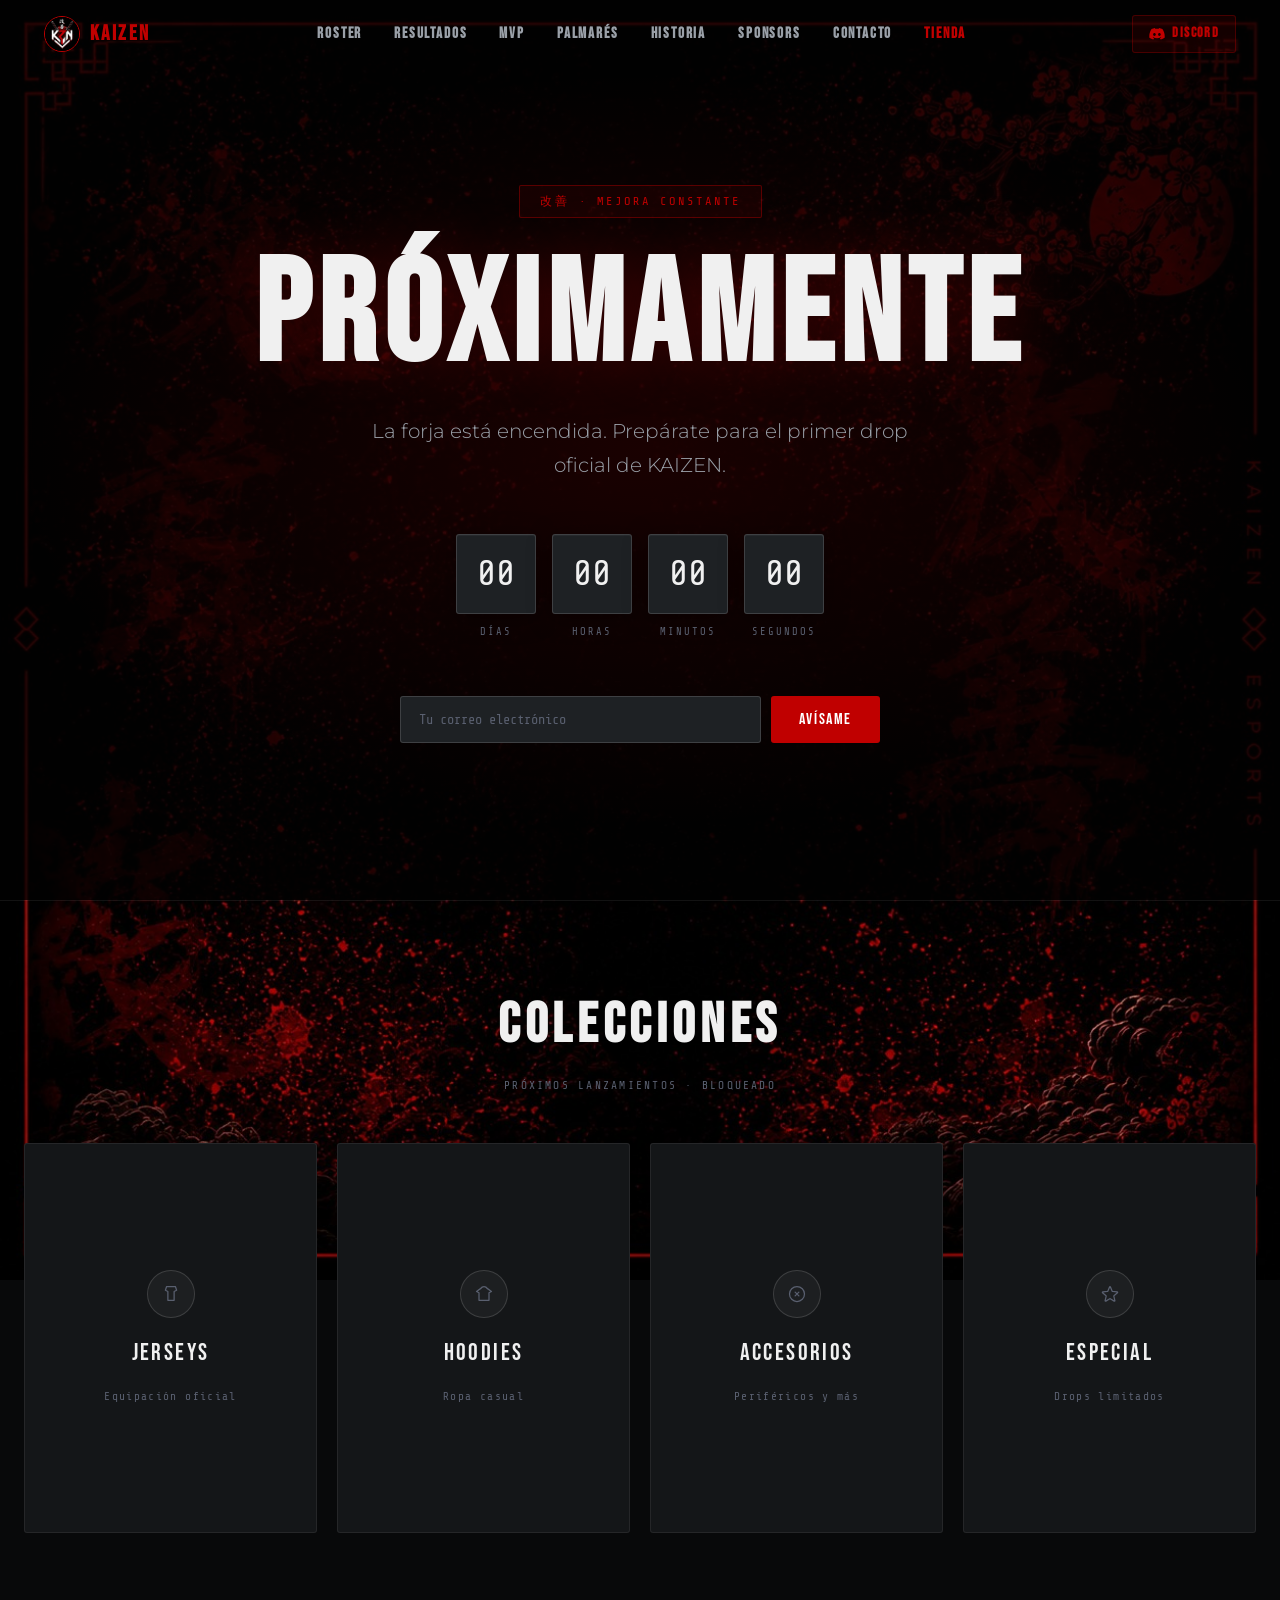
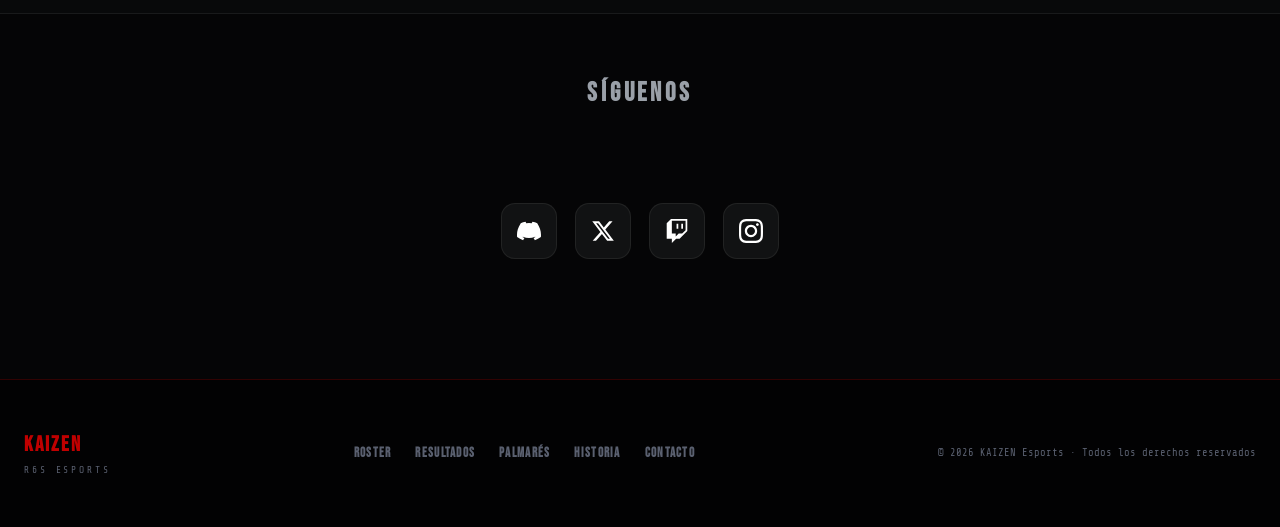
==== commit b47dec54: "Add files via upload" ====
--- a/tienda.html
+++ b/tienda.html
@@ -3,8 +3,8 @@
 <head>
 <meta charset="UTF-8"/>
 <meta name="viewport" content="width=device-width, initial-scale=1.0"/>
-<meta name="description" content="KAYZEN Tienda — Próximamente. Equipación oficial del equipo."/>
-<title>KAYZEN — Tienda</title>
+<meta name="description" content="KAIZEN Tienda — Próximamente. Equipación oficial del equipo."/>
+<title>KAIZEN — Tienda</title>
 <link rel="icon" type="image/png" href="Logos/logo.png"/>
 <link rel="stylesheet" href="styles.css"/>
 <link rel="preconnect" href="https://fonts.googleapis.com">
@@ -285,7 +285,7 @@
     <img src="Logos/logo.png" alt="" onerror="this.style.display='none';this.nextElementSibling.style.display='block'">
     <span class="logo-fallback">⚔️</span>
   </div>
-  <span class="nav-logo-text">KAYZEN</span>
+  <span class="nav-logo-text">KAIZEN</span>
 </a>
 <div class="nav-links">
   <a href="index.html#roster">Roster</a>
@@ -297,7 +297,7 @@
   <a href="index.html#contact">Contacto</a>
   <a href="tienda.html" class="active-page">Tienda</a>
 </div>
-<a href="https://discord.gg/kayzen" target="_blank" rel="noopener noreferrer" class="nav-cta">
+<a href="https://discord.gg/kaizen" target="_blank" rel="noopener noreferrer" class="nav-cta">
   <svg width="16" height="12" viewBox="0 0 18 14" fill="currentColor"><path d="M15.25 1.18A14.89 14.89 0 0011.5 0a.06.06 0 00-.06.03c-.16.28-.34.65-.47.94a13.76 13.76 0 00-4 0 9.6 9.6 0 00-.47-.94A.06.06 0 006.44 0a14.85 14.85 0 00-3.75 1.18C.37 4.6-.23 7.93.07 11.22a.07.07 0 00.03.05A14.94 14.94 0 004.6 13.5a.06.06 0 00.07-.02c.35-.47.66-.96.93-1.48a.06.06 0 00-.04-.09 9.82 9.82 0 01-1.4-.66.06.06 0 010-.1l.28-.22a.06.06 0 01.06 0 10.66 10.66 0 009 0 .06.06 0 01.06 0l.28.22a.06.06 0 010 .1 9.2 9.2 0 01-1.4.66.06.06 0 00-.03.09c.28.52.59 1 .93 1.48a.06.06 0 00.07.02 14.9 14.9 0 004.5-2.23.06.06 0 00.03-.05c.37-3.77-.62-7.06-2.63-9.97zM6.01 9.19c-.86 0-1.57-.78-1.57-1.74s.7-1.74 1.57-1.74c.88 0 1.58.79 1.57 1.74 0 .96-.7 1.74-1.57 1.74zm5.8 0c-.87 0-1.57-.78-1.57-1.74s.7-1.74 1.57-1.74c.88 0 1.58.79 1.57 1.74 0 .96-.69 1.74-1.57 1.74z"/></svg>
   Discord
 </a>
@@ -320,7 +320,7 @@
   <div class="tienda-hero-inner">
     <div class="tienda-badge">改善 · MEJORA CONSTANTE</div>
     <h1 class="tienda-title">PRÓXIMAMENTE</h1>
-    <p class="tienda-sub">La forja está encendida. Prepárate para el primer drop oficial de KAYZEN.</p>
+    <p class="tienda-sub">La forja está encendida. Prepárate para el primer drop oficial de KAIZEN.</p>
 
     <!-- Countdown -->
     <div class="countdown">
@@ -403,16 +403,16 @@
 <section class="tienda-socials">
   <h3>SÍGUENOS</h3>
   <div class="neon-socials">
-    <a href="https://discord.gg/kayzen" target="_blank" class="social-link discord" title="Discord">
+    <a href="https://discord.gg/kaizen" target="_blank" class="social-link discord" title="Discord">
       <svg viewBox="0 0 24 24"><path d="M20.317 4.37a19.791 19.791 0 00-4.885-1.515.074.074 0 00-.079.037c-.21.375-.444.864-.608 1.25a18.27 18.27 0 00-5.487 0 12.64 12.64 0 00-.617-1.25.077.077 0 00-.079-.037A19.736 19.736 0 003.677 4.37a.07.07 0 00-.032.027C.533 9.046-.32 13.58.099 18.057a.082.082 0 00.031.057 19.9 19.9 0 005.993 3.03.078.078 0 00.084-.028c.462-.63.874-1.295 1.226-1.994a.076.076 0 00-.041-.106 13.107 13.107 0 01-1.872-.892.077.077 0 01-.008-.128 10.2 10.2 0 00.372-.292.074.074 0 01.077-.01c3.928 1.793 8.18 1.793 12.062 0a.074.074 0 01.078.01c.12.098.246.198.373.292a.077.077 0 01-.006.127 12.299 12.299 0 01-1.873.892.077.077 0 00-.041.107c.36.698.772 1.362 1.225 1.993a.076.076 0 00.084.028 19.839 19.839 0 006.002-3.03.077.077 0 00.032-.054c.5-5.177-.838-9.674-3.549-13.66a.061.061 0 00-.031-.03z"/></svg>
     </a>
-    <a href="https://x.com/kayzen" target="_blank" class="social-link x" title="Twitter / X">
+    <a href="https://x.com/kaizen" target="_blank" class="social-link x" title="Twitter / X">
       <svg viewBox="0 0 24 24"><path d="M18.244 2.25h3.308l-7.227 8.26 8.502 11.24H16.17l-5.214-6.817L4.99 21.75H1.68l7.73-8.835L1.254 2.25H8.08l4.713 6.231zm-1.161 17.52h1.833L7.084 4.126H5.117z"/></svg>
     </a>
-    <a href="https://twitch.tv/kayzen" target="_blank" class="social-link twitch" title="Twitch">
+    <a href="https://twitch.tv/kaizen" target="_blank" class="social-link twitch" title="Twitch">
       <svg viewBox="0 0 24 24"><path d="M11.571 4.714h1.715v5.143H11.57zm4.715 0H18v5.143h-1.714zM6 0L1.714 4.286v15.428h5.143V24l4.286-4.286h3.428L22.286 12V0zm14.571 11.143l-3.428 3.428h-3.429l-3 3v-3H6.857V1.714h13.714z"/></svg>
     </a>
-    <a href="https://instagram.com/kayzen" target="_blank" class="social-link insta" title="Instagram">
+    <a href="https://instagram.com/kaizen" target="_blank" class="social-link insta" title="Instagram">
       <svg viewBox="0 0 24 24"><path d="M12 2.163c3.204 0 3.584.012 4.85.07 3.252.148 4.771 1.691 4.919 4.919.058 1.265.069 1.645.069 4.849 0 3.205-.012 3.584-.069 4.849-.149 3.225-1.664 4.771-4.919 4.919-1.266.058-1.644.07-4.85.07-3.204 0-3.584-.012-4.849-.07-3.26-.149-4.771-1.699-4.919-4.92-.058-1.265-.07-1.644-.07-4.849 0-3.204.013-3.583.07-4.849.149-3.227 1.664-4.771 4.919-4.919 1.266-.057 1.645-.069 4.849-.069zm0-2.163c-3.259 0-3.667.014-4.947.072-4.358.2-6.78 2.618-6.98 6.98-.059 1.281-.073 1.689-.073 4.948 0 3.259.014 3.668.072 4.948.2 4.358 2.618 6.78 6.98 6.98 1.281.058 1.689.072 4.948.072 3.259 0 3.668-.014 4.948-.072 4.354-.2 6.782-2.618 6.979-6.98.059-1.28.073-1.689.073-4.948 0-3.259-.014-3.667-.072-4.947-.196-4.354-2.617-6.78-6.979-6.98-1.281-.059-1.69-.073-4.949-.073zm0 5.838c-3.403 0-6.162 2.759-6.162 6.162s2.759 6.163 6.162 6.163 6.162-2.759 6.162-6.163c0-3.403-2.759-6.162-6.162-6.162zm0 10.162c-2.209 0-4-1.79-4-4 0-2.209 1.791-4 4-4s4 1.791 4 4c0 2.21-1.791 4-4 4zm6.406-11.845c-.796 0-1.441.645-1.441 1.44s.645 1.44 1.441 1.44c.795 0 1.439-.645 1.439-1.44s-.644-1.44-1.439-1.44z"/></svg>
     </a>
   </div>
@@ -422,7 +422,7 @@
 <footer id="footer">
   <div class="footer-grid">
     <div class="footer-brand">
-      <span class="footer-name">KAYZEN</span>
+      <span class="footer-name">KAIZEN</span>
       <span class="footer-game">R6S ESPORTS</span>
     </div>
     <div class="footer-links">
@@ -489,7 +489,7 @@
 
 // ── Footer copyright ──────────────────────────────
 document.getElementById('footer-copy').textContent =
-  `© ${new Date().getFullYear()} KAYZEN Esports · Todos los derechos reservados`;
+  `© ${new Date().getFullYear()} KAIZEN Esports · Todos los derechos reservados`;
 </script>
 </body>
 </html>
--- a/styles.css
+++ b/styles.css
@@ -1,5 +1,5 @@
 /* ============================================================
-   KAYZEN R6S — STYLES.CSS
+   KAIZEN R6S — STYLES.CSS
    Dark Samurai · Kaizen Philosophy · Esports Premium
    ============================================================ */
 
